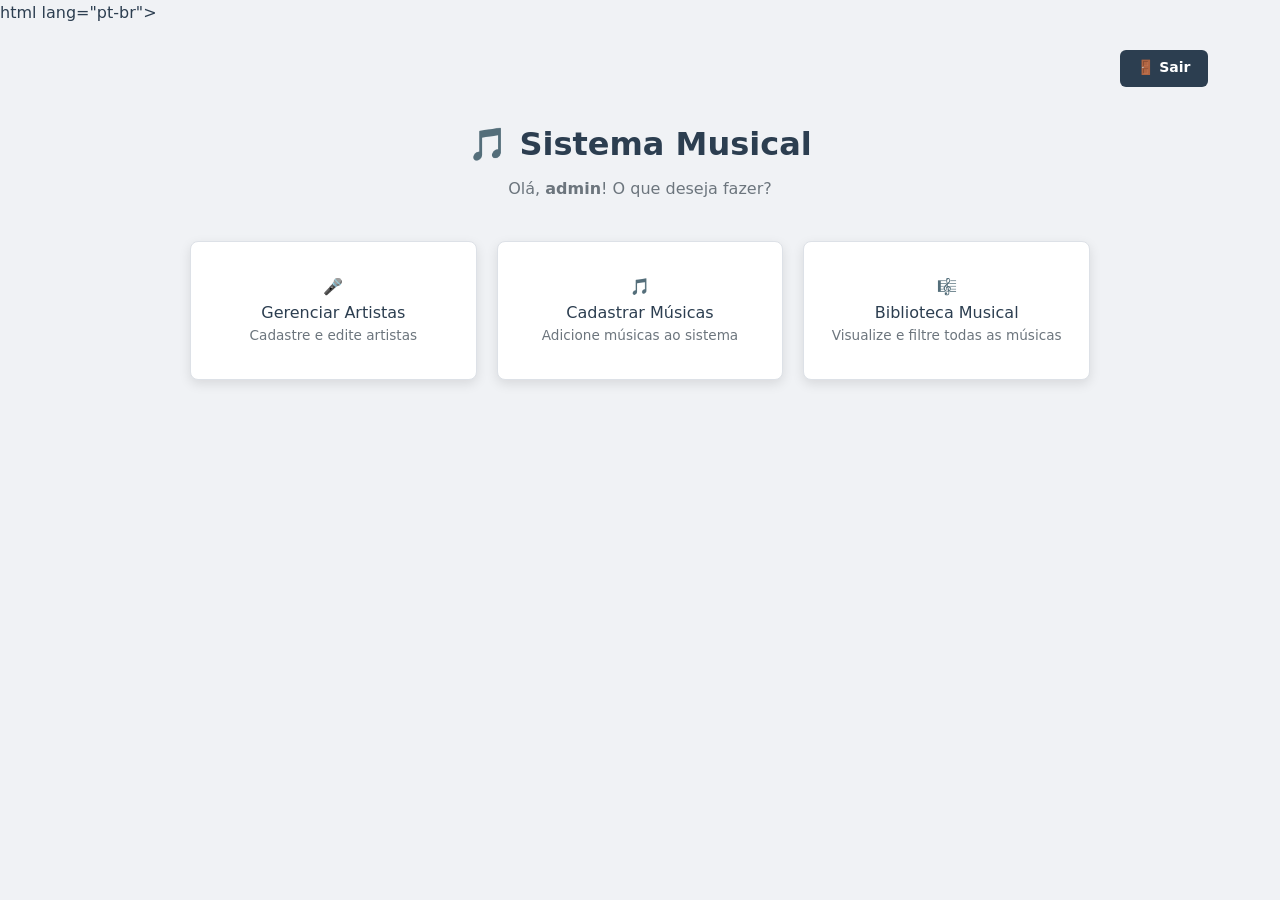
==== index.html @ 80b6d4c5 "Add files via upload" ====
<!DOCTYPE html>
 html lang="pt-br">
<head>
 <!-- O head é igual ao do login: só muda o title. -->
 <meta charset="UTF-8">
 <meta name="viewport" content="width=device-width, initial-scale=1.0">
 <title>Menu Principal — Sistema Musical</title>
 <link rel="icon" href="data:image/svg+xml,<svg xmlns=%27http://www.w3.org/2000/svg%27 viewBox=%270 0 100
100%27><text y=%27.9em%27 font-size=%2790%27>🎵</text></svg>">
 <link rel="stylesheet" href="styles.css">
 </head>
 <body>

 <!-- container: caixa com largura máxima, centralizada. Usada em todas as telas, menos no login. -->
 <div class="container">

 <!-- topbar: barra de cima. O CSS (flex-end) joga o botão Sair para a direita. -->
 <div class="topbar">
 <!-- Um link (a) com cara de botão: a classe btn-back deixa ele escuro. -->
 <!-- Na Sprint 2 este link vai para logout.php, que encerra a sessão. -->
 <a href="login.html" class="btn-back">🚪 Sair</a>
 </div>

 <!-- page-header: as boas-vindas, centralizadas. -->
 <div class="page-header">
 <h1>🎵 Sistema Musical</h1>
 <!-- "admin" está fixo (dado inventado). Na Sprint 2 o PHP mostra o nome de quem entrou. -->
 <p>Olá, <strong>admin</strong>! O que deseja fazer?</p>
 </div>

 <!-- menu-grid: a grade dos 3 cards. O CSS usa display: grid para colocá-los lado a lado. -->
 <div class="menu-grid">

 <!-- Cada menu-card tem um link (a) que ocupa o card inteiro: clicar em qualquer parte leva à tela. -->
 <div class="menu-card">
 <a href="cadastro_artista.html">
 <div class="menu-card-icon">🎤</div> <!-- ícone grande -->
 <div class="menu-card-title">Gerenciar Artistas</div> <!-- título -->
 <div class="menu-card-desc">Cadastre e edite artistas</div> <!-- descrição -->
 </a>
 </div>

 <div class="menu-card">
 <a href="cadastro_musica.html">
 <div class="menu-card-icon">🎵</div>
 <div class="menu-card-title">Cadastrar Músicas</div>
 <div class="menu-card-desc">Adicione músicas ao sistema</div>
 </a>
 </div>

 <div class="menu-card">
 <a href="listagem_musicas.html">
 <div class="menu-card-icon">🎼</div>
 <div class="menu-card-title">Biblioteca Musical</div>
 <div class="menu-card-desc">Visualize e filtre todas as músicas</div>
 </a>
 </div>

 </div>

 </div>
 </body>
 </html>
---- styles.css ----
/* =============================================
 SISTEMA MUSICAL: Folha de Estilos Principal
 =============================================
 Um único arquivo para TODAS as telas. Ele cresce a cada aula:
 Aula 1: base, formulário, botões, login e menu
 Aula 2: títulos, barra de título, cores dos botões, tabelas e filtros
Aula 3: formulário em grade, campo de foto e botão de músicas
 Aula 4: url e textarea, campo "full", utilitários e celular
============================================= */


 /* -----------------------------------------------
 1. VARIÁVEIS E RESET [AULA 1]
 ----------------------------------------------- */
 /* :root guarda as variáveis. Escrevemos o valor UMA vez e usamos
 em todo lugar com var(--nome). Para mudar a identidade visual do
 sistema, basta trocar as cores aqui. */
:root {
 --primary: #2c3e50; /* azul bem escuro: títulos, cabeçalho da tabela */
 --blue: #3498db; /* azul: botão principal e editar */
 --blue-dark: #2980b9; /* azul escuro: hover */
 --green: #27ae60; /* verde: botão de músicas */
 --red: #e74c3c; /* vermelho: excluir e o * de obrigatório */
 --red-dark: #c0392b;
 --bg: #f0f2f5; /* fundo cinza claro da página */
 --surface: #ffffff; /* fundo dos cartões */
 --border: #dde1e7; /* cor das bordas */
 --text: #2c3e50;
 --text-muted: #6c757d; /* texto cinza, menos importante */
 --shadow-sm: 0 1px 3px rgba(0,0,0,.08); /* sombra fraca */
 --shadow-md: 0 4px 12px rgba(0,0,0,.10); /* sombra média */
 --radius: 8px; /* arredondamento dos cantos */
 --font: 'Segoe UI', system-ui, -apple-system, sans-serif;
 }

 /* Reset: zera as margens que o navegador coloca sozinho.
37 box-sizing: border-box faz a largura já incluir padding e borda. */
 *, *::before, *::after {
 margin: 0;
 padding: 0;
 box-sizing: border-box;
 }

 /* A página inteira: fonte, fundo e cor do texto. */
 body {
 font-family: var(--font);
 background-color: var(--bg);
 color: var(--text);
 line-height: 1.6; /* espaço entre as linhas do texto */
 min-height: 100vh; /* no mínimo a altura toda da tela */
 }


 /* -----------------------------------------------
 2. FORMULÁRIOS [AULA 1]
 Base usada por TODAS as telas que têm <form>.
 ----------------------------------------------- */
 /* Todo formulário vira um cartão branco com sombra. */
 form {
 background: var(--surface);
 padding: 2rem;
 border-radius: var(--radius);
 box-shadow: var(--shadow-md);
 margin-bottom: 2rem;
 }

 /* Espaço embaixo de cada grupo (rótulo + campo). */
 .form-group {
 margin-bottom: 1.25rem;
 }

 /* display: block coloca o rótulo numa linha só dele, em cima do campo. */
 label {
 display: block;
 margin-bottom: .4rem;
 font-size: .9rem;
 color: var(--primary);
 }
 /* Os campos ocupam a largura toda e ganham borda fina.
 textarea e select já ficam prontos para as próximas telas. */
 input[type="text"],
 input[type="password"],
 textarea,
 select {
 width: 100%;
 border: 1.5px solid var(--border);
 font-size: .95rem;
 font-family: var(--font); /* sem isso, campos usam outra fonte */
 color: var(--text);
 background: var(--surface);
 transition: border-color .2s, box-shadow .2s; /* muda suave */
 }

 /* :focus = quando a pessoa clica no campo. A borda fica azul. */
 input:focus,
 textarea:focus,
 select:focus {
 outline: none;
 border-color: var(--blue);
 box-shadow: 0 0 0 3px rgba(52,152,219,.15);
 }


 /* -----------------------------------------------
 3. BOTÕES [AULA 1, cores novas nas aulas 2 e 3]
 ----------------------------------------------- */
 /* Seletor em grupo (vírgulas): TODOS os botões do sistema têm o
 mesmo formato. Cada um ganha a sua cor mais abaixo. */
 .btn-primary,
 .btn-edit,
 .btn-delete,
 .btn-music,
 .btn-back,
 .btn-youtube {
 display: inline-flex; /* ícone e texto alinhados */
 align-items: center;
 justify-content: center;
 gap: .35rem;
 padding: .55rem 1.1rem;
 border: none;
 border-radius: 6px;
 font-size: .875rem;
 font-weight: 600;
 font-family: var(--font);
 cursor: pointer; /* mãozinha no mouse */
 text-decoration: none; /* links sem sublinhado */
 white-space: nowrap; /* texto não quebra linha */
 transition: background-color .2s, transform .15s, box-shadow .2s;
 line-height: 1.4;
 }
        
 /* Botão principal: azul. No hover escurece e sobe 1px. */
 .bnt-primary {
 padding: .65rem 1.4rem;
 font-size: .95rem;
 background: var(--blue);
 color: #fff;
 }
 .btn-primary:hover { background: var(--blue-dark); transform: translateY(-1px); box-shadow: var(--shadow-sm); }

 /* Voltar e Sair: escuro. */
 .btn-back { background: var(--primary); color: #fff; }
 .btn-back:hover { background: #1a252f; }


 /* -----------------------------------------------
 5. TELA DE LOGIN [AULA 1]
 ----------------------------------------------- */
 /* O body do login vira flex para centralizar o cartão:
 justify-content = horizontal, align-items = vertical. */
 .login-page {
 display: flex;
 justify-content: center;
 align-items: center;
 min-height: 100vh;
 background: var(--bg);
 padding: 1rem;
 }

 /* O cartão branco, com no máximo 400px de largura. */
 .login-card {
 background: var(--surface);
 padding: 2.5rem 2rem;
 border-radius: var(--radius);
 box-shadow: var(--shadow-md);
 width: 100%;
 max-width: 400px;
 }

 /* O form já é um cartão (seção 2). Dentro do login-card tiramos
175 o fundo e a sombra para não ficar "caixa dentro de caixa". */
 .login-card form {
 background: none;
 box-shadow: none;
 padding: 0;
 margin: 0;
 }

 .login-header {
 text-align: center;
 margin-bottom: 1.75rem;
 }

 .login-header h1 {
 font-size: 1.6rem;
 color: var(--primary);
 margin-bottom: .25rem;
 }

 .login-header p {
 color: var(--text-muted);
 font-size: .9rem;
 }

 /* Seletor com espaço = "que está dentro de". Só o botão do login
200 ocupa a largura toda. */
 .login-card .btn-primary {
 width: 100%;
 margin-top: .25rem;
 }

 /* A caixinha com a dica das credenciais. */
 .login-hint {
 margin-top: 1.25rem;
 padding: .75rem 1rem;
 background: var(--bg);
 border-radius: 6px;
 text-align: center;
 font-size: .82rem;
 color: var(--text-muted);
 border: 1px solid var(--border);
 }

 .login-hint code {
 background: #e9ecef;
 padding: .1rem .35rem;
 border-radius: 3px;
 font-size: .8rem;
 }

 /* -----------------------------------------------
 6. LAYOUT BASE [AULA 1]
 O container de todas as telas, menos o login.
 ----------------------------------------------- */
 /* Largura máxima de 1200px. margin: 0 auto centraliza a caixa. */
 .container {
 max-width: 1200px;
 margin: 0 auto;
 padding: 24px 32px;
 }


 /* -----------------------------------------------
 7. MENU PRINCIPAL [AULA 1]
 ----------------------------------------------- */
 /* flex-end empurra o botão Sair para a direita. */
 .topbar {
 display: flex;
 justify-content: flex-end;
 margin-bottom: 2rem;
 }

 .page-header {
 text-align: center;
 margin-bottom: 2.5rem;
 }

 .page-header h1 {
 font-size: 2rem;
 color: var(--primary);
 margin-bottom: .35rem;
 }

 .page-header p { color: var(--text-muted); font-size: 1rem; }

 /* A grade dos cards. auto-fit + minmax(240px, 1fr):
261 "coloque quantas colunas couberem, cada uma com no mínimo 240px".
262 No celular os cards descem sozinhos. */
 .menu-grid {
 display: grid;
 grid-template-columns: repeat(auto-fit, minmax(240px, 1fr));
 gap: 1.25rem;
 max-width: 900px;
 margin: 0 auto;
 }

 .menu-card {
 background: var(--surface);
 border-radius: var(--radius);
 box-shadow: var(--shadow-md);
 transition: transform .2s, box-shadow .2s;
 border: 1px solid var(--border);
 }

 /* Com o mouse em cima, o card sobe 4px e a sombra cresce. */
 .menu-card:hover {
 transform: translateY(-4px);
 box-shadow: 0 8px 20px rgba(0,0,0,.13);
 }

 /* display: block faz o link ocupar o card inteiro (tudo clicável). */
 .menu-card a {
 display: block; 
 padding: 2rem 1.5rem;
 text-align: center;
 text-decoration: none;
 color: var(--text);
}

 .menu-card-icn{fot-size: 2.2rem;margin-bottom: .75rem;}
 .menucard-title{font-size: 1.05rem;font-weight: 600;color:var(--primary);margin-bottom: .35rem;}
 .menu-card-desc{font-size: .85rem;color: var(--text-muted);}


 /* [AULA 2] Cores dos botões de ação da tabela.
2 Azul = ação normal. Vermelho = perigo (excluir). */
 .btn-edit { background: var(--blue); color: #fff; }
 .btn-edit:hover { background: var(--blue-dark); }
.btn-delete { background: var(--red); color: #fff; }
 .btn-delete:hover { background: var(--red-dark); }

 /* [AULA 2] O vermelho do YouTube, para reconhecer na hora. */
 .btn-youtube { background: #ff0000; color: #fff; }
 .btn-youtube:hover { background: #cc0000; }

 /* -----------------------------------------------
 8. TIPOGRAFIA [h2 na AULA 2]
 ----------------------------------------------- */
 /* Todo h2 do sistema: grande, cor principal e uma linha embaixo. */
 h2 {
 font-size: 1.75rem;
 font-weight: 600;
 color: var(--primary);
 margin-bottom: 1.5rem;
 padding-bottom: .75rem;
 border-bottom: 2px solid var(--border);
 }


 /* -----------------------------------------------
 9. CABEÇALHO DE PÁGINA COM AÇÕES [AULA 2]
 Usado na Biblioteca e nos dois cadastros.
 ----------------------------------------------- */
 /* space-between: título na esquerda, botões na direita.
 flex-wrap: se faltar espaço, os botões descem. */
 .page-header-bar {
 display: flex;
 align-items: center;
 justify-content: space-between;
 gap: 1rem;
 margin-bottom: 1.5rem;
 padding-bottom: .75rem;
 border-bottom: 2px solid var(--border);
 flex-wrap: wrap;
 }

 /* A barra já tem linha embaixo. Tiramos a linha do h2 que está
 dentro dela, senão ficariam duas. */
 .page-header-bar h2 {
 margin: 0;
 padding: 0;
 border: none;
 font-size: 1.75rem;
 font-weight: 600;
 color: var(--primary);
 }

 .page-header-bar .header-actions {
 display: flex;
 gap: .6rem;
 flex-wrap: wrap;
 align-items: center;
 }

 /* -----------------------------------------------
 11. TABELAS [AULA 2]
 ----------------------------------------------- */
 /* A caixa da tabela. overflow: hidden corta o que passa dos cantos
 redondos (senão o cabeçalho escuro "vaza" no canto). */
 .table-container {
 background: var(--surface);
 border-radius: var(--radius);
 box-shadow: var(--shadow-md);

 overflow: hidden;
 margin-bottom: 1.5rem;
 }

 /* border-collapse: as bordas das células viram uma só. */
 table {
 width: 100%;
 border-collapse: collapse;
 }

 /* Espaço dentro das células e uma linha fina entre as linhas. */
 th, td {
 padding: 12px 16px;
 text-align: left;
 vertical-align: middle;
 border-bottom: 1px solid var(--border);
 }

 /* Cabeçalho escuro, letra branca e MAIÚSCULA. */
 th {
 background: var(--primary);
 color: #fff;
 font-size: .82rem;
 font-weight: 600;
 letter-spacing: .04em;
 text-transform: uppercase;
 white-space: nowrap;
 }

 tbody tr:last-child td { border-bottom: none; } /* a última linha sem borda */
 tbody tr:hover { background: #f8fafc; } /* linha clareia com o mouse */

 /* Larguras fixas das colunas pequenas. */
 .col-foto,
 .col-capa { width: 90px; white-space: nowrap; }
 .col-youtube { width: 110px; white-space: nowrap; }
 .col-acoes { white-space: nowrap; }

 /* Editar, Excluir (e Músicas) lado a lado. */
 .action-buttons {
 display: flex;
 gap: 6px;
 align-items: center;
 flex-wrap: nowrap;
 }

 /* [Sprint 2] A miniatura da capa ou da foto de verdade. */
 .table-thumbnail {
 width: 60px;
 height: 60px;
 object-fit: cover;
 border-radius: 6px;
 display: block;
 }

 /* O quadrado "Sem capa / Sem foto": borda tracejada e texto no meio. */
 .no-image {
 width: 60px;
 height: 60px;
 background: var(--bg);
 border: 1.5px dashed var(--border);
 border-radius: 6px;
 display: flex;
 align-items: center;
 justify-content: center;
 font-size: .7rem;
 color: var(--text-muted);
 text-align: center;
 line-height: 1.2;
 }

 /* [Sprint 2] Célula de "nenhuma música encontrada". */
 td.empty-cell {
 text-align: center;

 color: var(--text-muted);
 padding: 2rem;
 font-size: .95rem;
 }

 /* -----------------------------------------------
 14. FILTROS [AULA 2]
 ----------------------------------------------- */
 .filters {
 background: var(--surface);
 padding: 1.25rem 1.5rem;
 border-radius: var(--radius);
 box-shadow: var(--shadow-sm);
 margin-bottom: 1.5rem;
 border: 1px solid var(--border);
 }

 /* Os filtros lado a lado. flex-wrap: descem se não couber. */
 .filter-group {
 display: flex;
 gap: 1rem;
 flex-wrap: wrap;
 margin-bottom: 1rem;
 }

 /* flex: 1 = cada filtro pega a mesma fatia do espaço.
 min-width impede que fique fino demais. */
 .filter-item {
 flex: 1;
 min-width: 180px;
 }

 .filter-item label {
 font-size: .82rem;
 }

 .filter-actions {
 display: flex;
 gap: .75rem;
 align-items: center;
 }
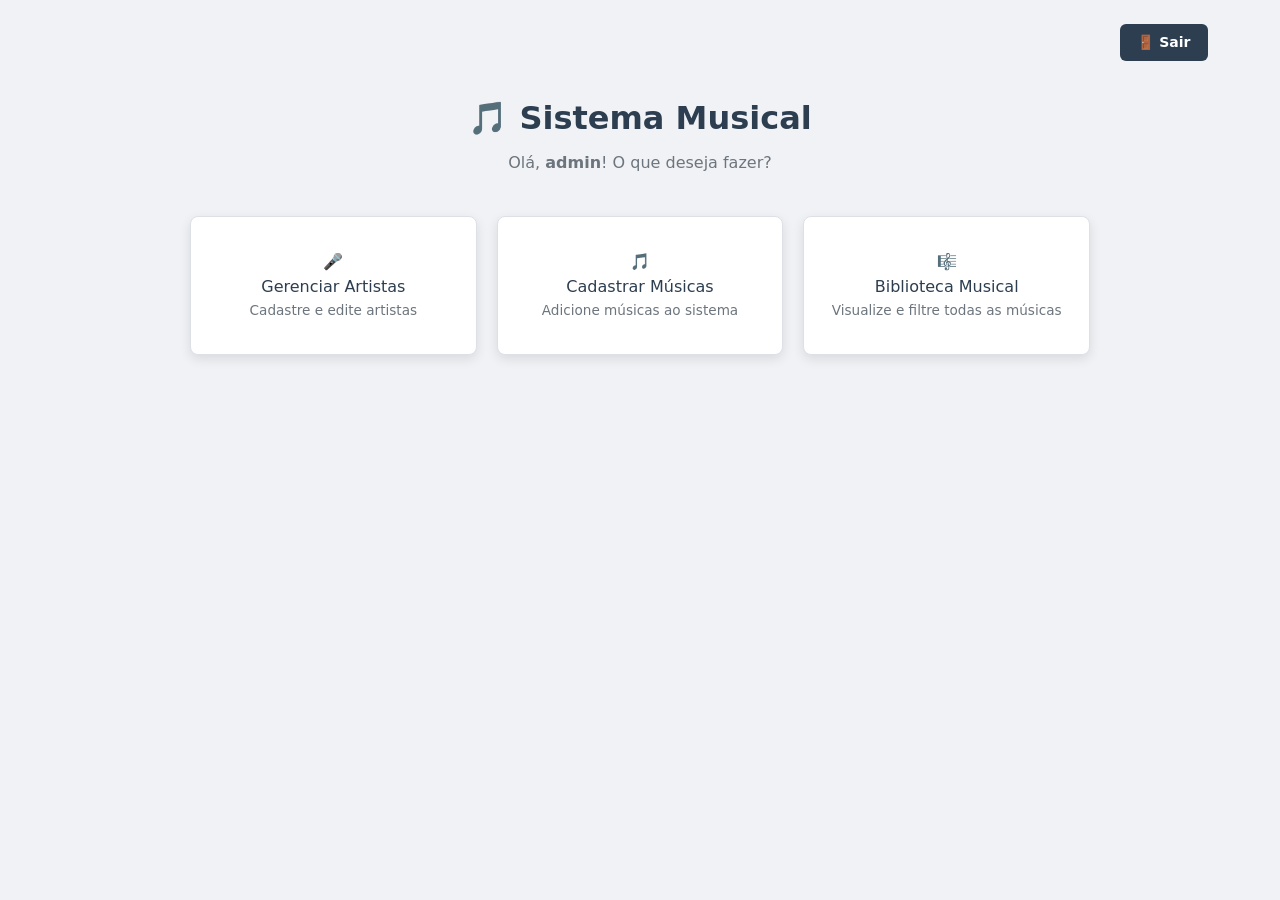
==== commit 94cf2444: "Update index.html" ====
--- a/index.html
+++ b/index.html
@@ -1,5 +1,5 @@
 <!DOCTYPE html>
- html lang="pt-br">
+ <html lang="pt-br">
 <head>
  <!-- O head é igual ao do login: só muda o title. -->
  <meta charset="UTF-8">
@@ -60,4 +60,4 @@
 
  </div>
  </body>
- </html>+ </html>
